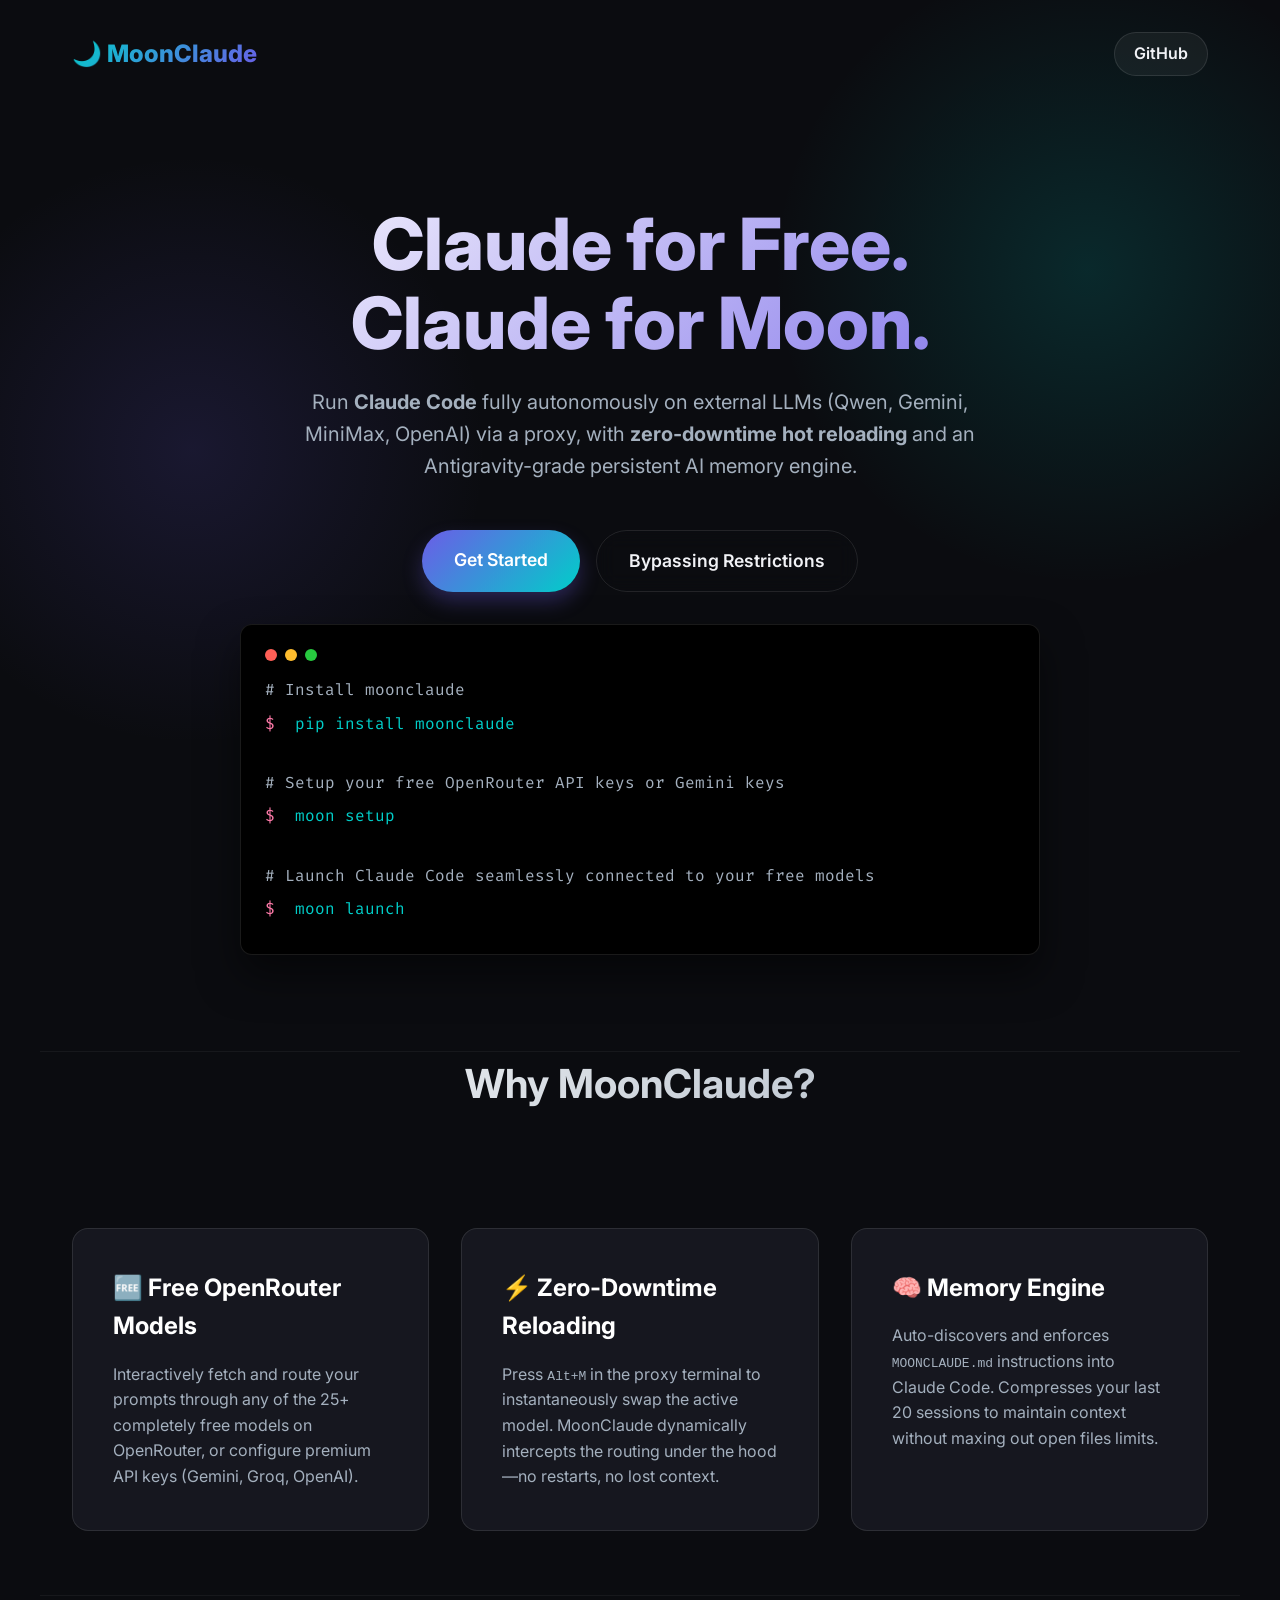
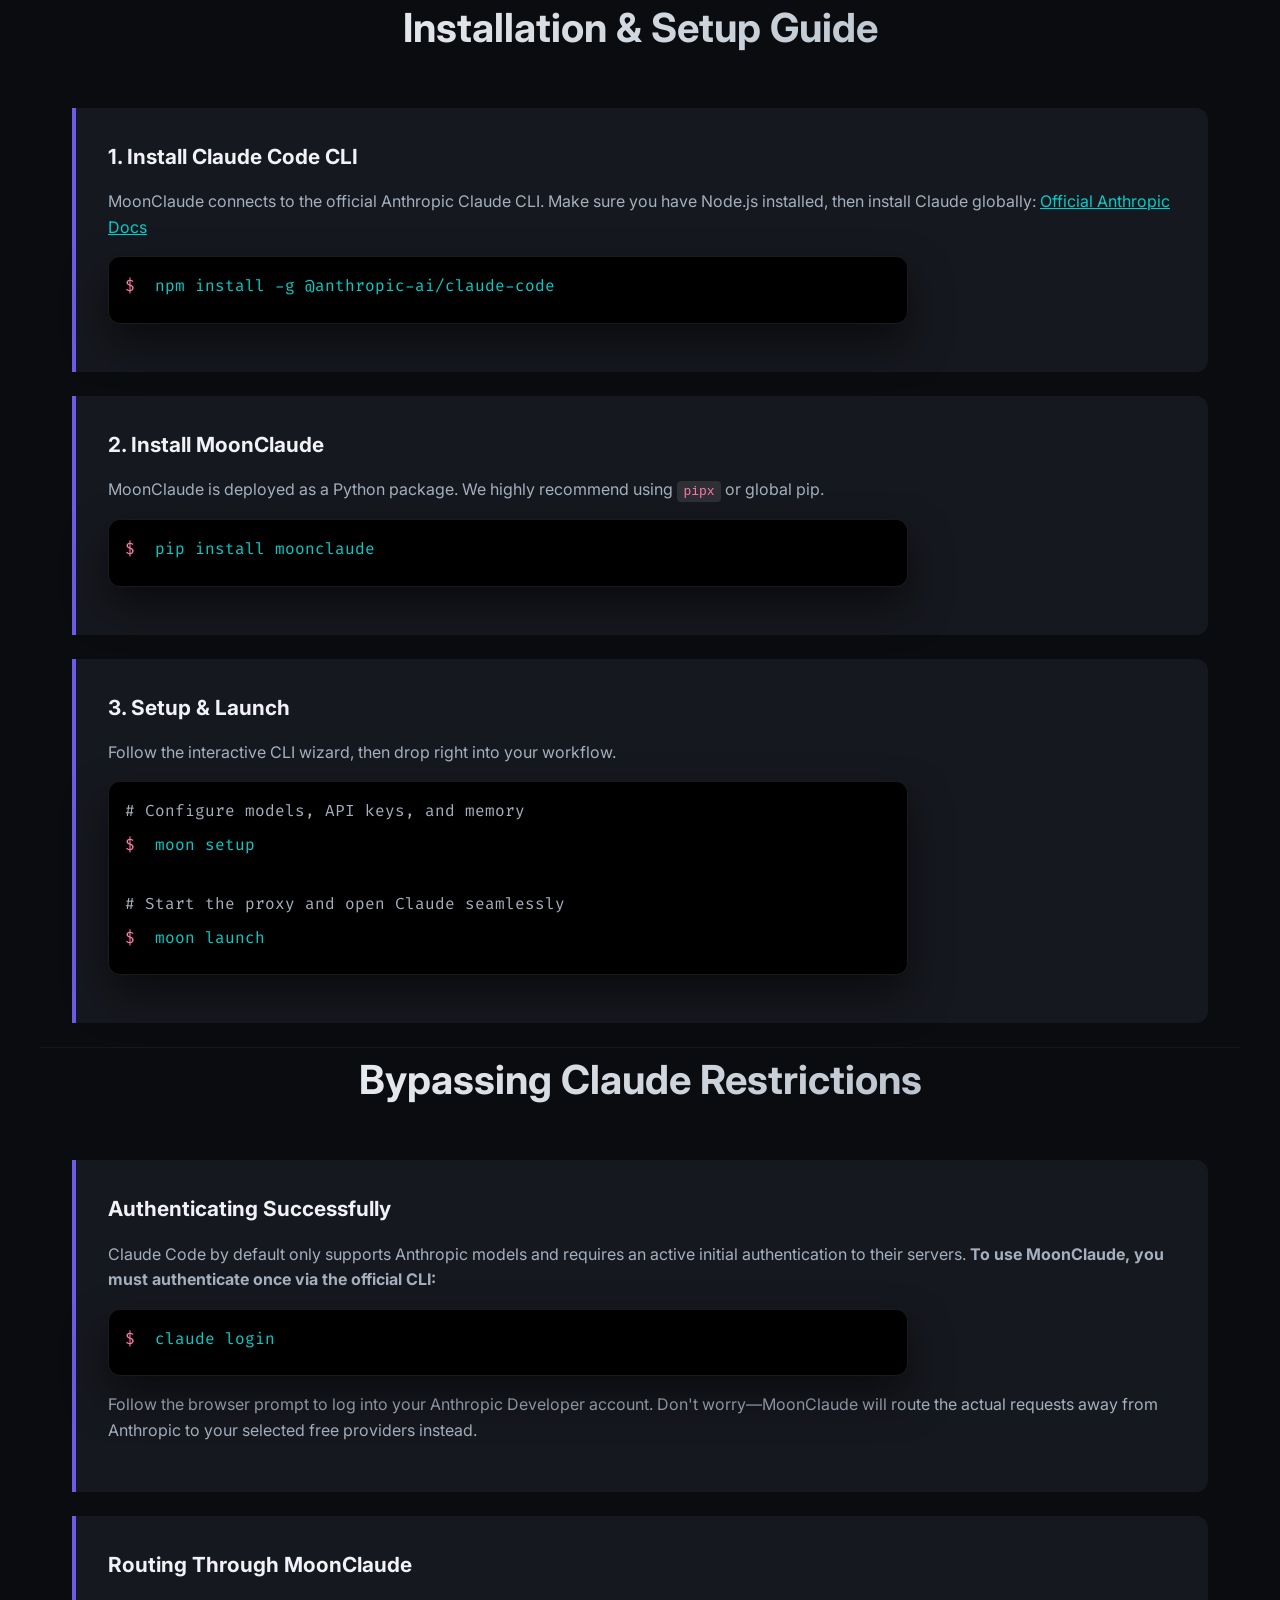
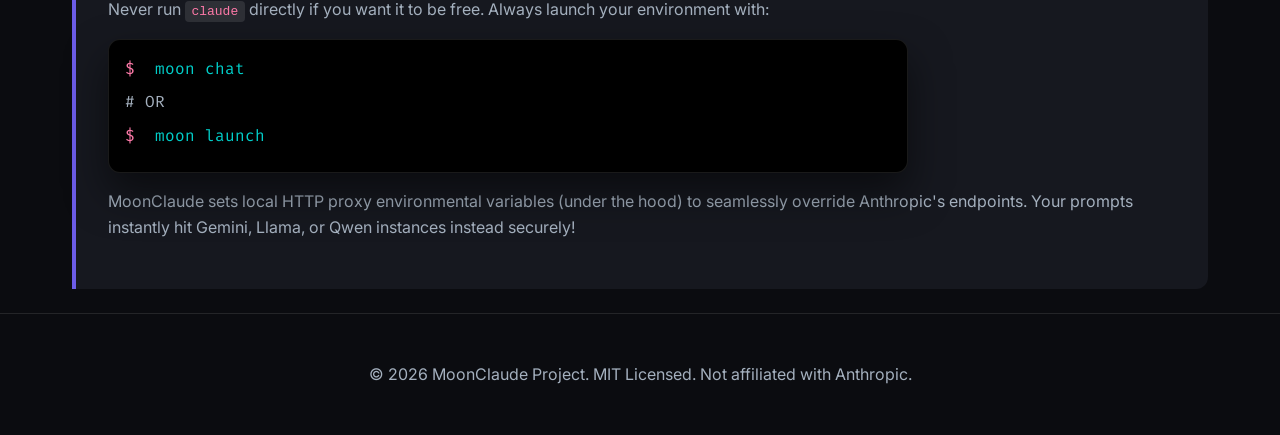
==== docs/index.html @ a02a4fff "docs: add SEO-optimized landing page and document authentication bypass via moonclaude" ====
<!DOCTYPE html>
<html lang="en">
<head>
  <meta charset="UTF-8">
  <meta name="viewport" content="width=device-width, initial-scale=1.0">
  
  <!-- SEO Optimization -->
  <title>MoonClaude - Free Models & Autonomous Proxy for Claude Code</title>
  <meta name="description" content="MoonClaude is a zero-downtime hot-reloading proxy that allows you to run Anthropic's Claude Code fully autonomously using free or custom external LLMs.">
  <meta name="keywords" content="moonclaude, claude for moon, claude for free, claude code alternative, openrouter claude code, claude code free models">
  
  <link rel="stylesheet" href="style.css">
</head>
<body>

  <!-- Navigation -->
  <div class="container">
    <nav>
      <div class="logo">🌙 MoonClaude</div>
      <a href="https://github.com/sunil-7777/moonclaude" class="github-link">GitHub</a>
    </nav>
  </div>

  <!-- Hero Section -->
  <header class="hero container">
    <h1>Claude for Free.<br>Claude for Moon.</h1>
    <p>Run <strong>Claude Code</strong> fully autonomously on external LLMs (Qwen, Gemini, MiniMax, OpenAI) via a proxy, with <strong>zero-downtime hot reloading</strong> and an Antigravity-grade persistent AI memory engine.</p>
    
    <div class="btn-group">
      <a href="#quick-start" class="btn btn-primary">Get Started</a>
      <a href="#bypass-guide" class="btn btn-outline">Bypassing Restrictions</a>
    </div>

    <!-- Terminal Demo -->
    <div class="terminal">
      <div class="terminal-header">
        <div class="dot red"></div>
        <div class="dot yellow"></div>
        <div class="dot green"></div>
      </div>
      <span class="code-line"><span class="code-comment"># Install moonclaude</span></span>
      <span class="code-line"><span class="prompt">$</span><span class="command"> pip install moonclaude</span></span>
      <br>
      <span class="code-line"><span class="code-comment"># Setup your free OpenRouter API keys or Gemini keys</span></span>
      <span class="code-line"><span class="prompt">$</span><span class="command"> moon setup</span></span>
      <br>
      <span class="code-line"><span class="code-comment"># Launch Claude Code seamlessly connected to your free models</span></span>
      <span class="code-line"><span class="prompt">$</span><span class="command"> moon launch</span></span>
    </div>
  </header>

  <!-- Features -->
  <section class="container" id="features">
    <h2 class="section-title">Why MoonClaude?</h2>
    <div class="features">
      <div class="card">
        <h3>🆓 Free OpenRouter Models</h3>
        <p>Interactively fetch and route your prompts through any of the 25+ completely free models on OpenRouter, or configure premium API keys (Gemini, Groq, OpenAI).</p>
      </div>
      <div class="card">
        <h3>⚡ Zero-Downtime Reloading</h3>
        <p>Press <code>Alt+M</code> in the proxy terminal to instantaneously swap the active model. MoonClaude dynamically intercepts the routing under the hood—no restarts, no lost context.</p>
      </div>
      <div class="card">
        <h3>🧠 Memory Engine</h3>
        <p>Auto-discovers and enforces <code>MOONCLAUDE.md</code> instructions into Claude Code. Compresses your last 20 sessions to maintain context without maxing out open files limits.</p>
      </div>
    </div>
  </section>

  <!-- Installation Guide -->
  <section class="container" id="quick-start">
    <h2 class="section-title">Installation & Setup Guide</h2>
    
    <div class="guide-step">
      <h4>1. Install Claude Code CLI</h4>
      <p>MoonClaude connects to the official Anthropic Claude CLI. Make sure you have Node.js installed, then install Claude globally: <a href="https://docs.anthropic.com/en/docs/agents-and-tools/claude-code/overview" style="color:var(--secondary)">Official Anthropic Docs</a></p>
      <div class="terminal" style="margin:1rem 0; padding:1rem;">
        <span class="code-line"><span class="prompt">$</span><span class="command"> npm install -g @anthropic-ai/claude-code</span></span>
      </div>
    </div>

    <div class="guide-step">
      <h4>2. Install MoonClaude</h4>
      <p>MoonClaude is deployed as a Python package. We highly recommend using <code>pipx</code> or global pip.</p>
      <div class="terminal" style="margin:1rem 0; padding:1rem;">
        <span class="code-line"><span class="prompt">$</span><span class="command"> pip install moonclaude</span></span>
      </div>
    </div>

    <div class="guide-step">
      <h4>3. Setup & Launch</h4>
      <p>Follow the interactive CLI wizard, then drop right into your workflow.</p>
      <div class="terminal" style="margin:1rem 0; padding:1rem;">
        <span class="code-line"><span class="code-comment"># Configure models, API keys, and memory</span></span>
        <span class="code-line"><span class="prompt">$</span><span class="command"> moon setup</span></span>
        <br>
        <span class="code-line"><span class="code-comment"># Start the proxy and open Claude seamlessly</span></span>
        <span class="code-line"><span class="prompt">$</span><span class="command"> moon launch</span></span>
      </div>
    </div>
  </section>

  <!-- Subverting Restrictions Guide -->
  <section class="container" id="bypass-guide">
    <h2 class="section-title">Bypassing Claude Restrictions</h2>
    
    <div class="guide-step">
      <h4>Authenticating Successfully</h4>
      <p>Claude Code by default only supports Anthropic models and requires an active initial authentication to their servers. <strong>To use MoonClaude, you must authenticate once via the official CLI:</strong></p>
      <div class="terminal" style="margin:1rem 0; padding:1rem;">
        <span class="code-line"><span class="prompt">$</span><span class="command"> claude login</span></span>
      </div>
      <p>Follow the browser prompt to log into your Anthropic Developer account. Don't worry—MoonClaude will route the actual requests away from Anthropic to your selected free providers instead.</p>
    </div>

    <div class="guide-step">
      <h4>Routing Through MoonClaude</h4>
      <p>Never run <code>claude</code> directly if you want it to be free. Always launch your environment with:</p>
      <div class="terminal" style="margin:1rem 0; padding:1rem;">
        <span class="code-line"><span class="prompt">$</span><span class="command"> moon chat</span></span>
        <span class="code-line"><span class="code-comment"># OR</span></span>
        <span class="code-line"><span class="prompt">$</span><span class="command"> moon launch</span></span>
      </div>
      <p>MoonClaude sets local HTTP proxy environmental variables (under the hood) to seamlessly override Anthropic's endpoints. Your prompts instantly hit Gemini, Llama, or Qwen instances instead securely!</p>
    </div>
  </section>

  <!-- Footer -->
  <footer>
    <div class="container">
      <p>© 2026 MoonClaude Project. MIT Licensed. Not affiliated with Anthropic.</p>
    </div>
  </footer>

</body>
</html>
---- docs/style.css ----
@import url('https://fonts.googleapis.com/css2?family=Inter:wght@300;400;600;800&display=swap');
@import url('https://fonts.googleapis.com/css2?family=Fira+Code:wght@400;500&display=swap');

:root {
  --bg-color: #0b0c10;
  --surface-color: rgba(31, 33, 42, 0.6);
  --primary: #6c5ce7;
  --secondary: #00cec9;
  --accent: #fd79a8;
  --text-main: #f1f2f6;
  --text-muted: #a4b0be;
  --border: rgba(255, 255, 255, 0.1);
}

* {
  box-sizing: border-box;
  margin: 0;
  padding: 0;
}

body {
  font-family: 'Inter', sans-serif;
  background-color: var(--bg-color);
  color: var(--text-main);
  line-height: 1.6;
  overflow-x: hidden;
  background-image: 
    radial-gradient(circle at 15% 50%, rgba(108, 92, 231, 0.15), transparent 25%),
    radial-gradient(circle at 85% 30%, rgba(0, 206, 201, 0.15), transparent 25%);
  background-attachment: fixed;
}

.container {
  max-width: 1200px;
  margin: 0 auto;
  padding: 0 2rem;
}

/* Nav */
nav {
  padding: 2rem 0;
  display: flex;
  justify-content: space-between;
  align-items: center;
}
.logo {
  font-size: 1.5rem;
  font-weight: 800;
  background: linear-gradient(135deg, var(--secondary), var(--primary));
  -webkit-background-clip: text;
  -webkit-text-fill-color: transparent;
  display: flex;
  align-items: center;
  gap: 0.5rem;
}
.github-link {
  color: var(--text-main);
  text-decoration: none;
  font-weight: 600;
  padding: 0.5rem 1.2rem;
  border-radius: 2rem;
  background: rgba(255,255,255,0.05);
  border: 1px solid var(--border);
  transition: all 0.3s ease;
}
.github-link:hover {
  background: rgba(255,255,255,0.1);
  transform: translateY(-2px);
}

/* Hero */
.hero {
  text-align: center;
  padding: 6rem 0 4rem;
  position: relative;
}
.hero h1 {
  font-size: 4.5rem;
  font-weight: 800;
  margin-bottom: 1.5rem;
  line-height: 1.1;
  background: linear-gradient(135deg, #fff 10%, var(--primary) 100%);
  -webkit-background-clip: text;
  -webkit-text-fill-color: transparent;
}
.hero p {
  font-size: 1.25rem;
  color: var(--text-muted);
  max-width: 700px;
  margin: 0 auto 3rem;
}

/* Custom Buttons */
.btn-group {
  display: flex;
  gap: 1rem;
  justify-content: center;
}
.btn {
  padding: 1rem 2rem;
  border-radius: 3rem;
  font-weight: 600;
  text-decoration: none;
  font-size: 1.1rem;
  transition: all 0.3s ease;
  cursor: pointer;
  border: none;
}
.btn-primary {
  background: linear-gradient(135deg, var(--primary), var(--secondary));
  color: #fff;
  box-shadow: 0 10px 20px rgba(108, 92, 231, 0.3);
}
.btn-primary:hover {
  transform: translateY(-3px);
  box-shadow: 0 15px 25px rgba(108, 92, 231, 0.4);
}
.btn-outline {
  background: transparent;
  color: var(--text-main);
  border: 1px solid var(--border);
  backdrop-filter: blur(10px);
}
.btn-outline:hover {
  background: rgba(255,255,255,0.05);
  transform: translateY(-3px);
}

/* Terminal / Code Block */
.terminal {
  background: #000;
  border-radius: 12px;
  border: 1px solid var(--border);
  padding: 1.5rem;
  font-family: 'Fira Code', monospace;
  text-align: left;
  margin: 2rem auto;
  max-width: 800px;
  box-shadow: 0 20px 40px rgba(0,0,0,0.5);
  position: relative;
  overflow: hidden;
}
.terminal-header {
  display: flex;
  gap: 8px;
  margin-bottom: 1rem;
}
.dot {
  width: 12px;
  height: 12px;
  border-radius: 50%;
}
.dot.red { background: #ff5f56; }
.dot.yellow { background: #ffbd2e; }
.dot.green { background: #27c93f; }

.code-line {
  display: block;
  color: var(--text-main);
  margin-bottom: 0.5rem;
}
.code-comment {
  color: var(--text-muted);
}
.prompt {
  color: var(--accent);
  margin-right: 10px;
}
.command {
  color: var(--secondary);
}

/* Glassmorphism Cards */
.features {
  display: grid;
  grid-template-columns: repeat(auto-fit, minmax(300px, 1fr));
  gap: 2rem;
  padding: 4rem 0;
}
.card {
  background: var(--surface-color);
  backdrop-filter: blur(12px);
  -webkit-backdrop-filter: blur(12px);
  border: 1px solid var(--border);
  border-radius: 16px;
  padding: 2.5rem;
  transition: transform 0.3s ease, border-color 0.3s ease;
}
.card:hover {
  transform: translateY(-5px);
  border-color: var(--primary);
}
.card h3 {
  font-size: 1.5rem;
  margin-bottom: 1rem;
  color: #fff;
}
.card p {
  color: var(--text-muted);
}

/* Sections */
section {
  padding: 4rem 0;
  border-top: 1px solid rgba(255,255,255,0.05);
}
.section-title {
  text-align: center;
  font-size: 2.5rem;
  margin-bottom: 3rem;
  background: linear-gradient(135deg, #fff, var(--text-muted));
  -webkit-background-clip: text;
  -webkit-text-fill-color: transparent;
}

.guide-step {
  background: var(--surface-color);
  border-left: 4px solid var(--primary);
  padding: 2rem;
  margin-bottom: 1.5rem;
  border-radius: 0 12px 12px 0;
}
.guide-step h4 {
  font-size: 1.3rem;
  margin-bottom: 1rem;
  color: var(--text-main);
}
.guide-step p {
  color: var(--text-muted);
  margin-bottom: 1rem;
}
.guide-step code {
  color: var(--accent);
  background: rgba(255,255,255,0.1);
  padding: 0.2rem 0.4rem;
  border-radius: 4px;
}

/* Footer */
footer {
  text-align: center;
  padding: 3rem 0;
  border-top: 1px solid var(--border);
  color: var(--text-muted);
}

@media (max-width: 768px) {
  .hero h1 { font-size: 3rem; }
  .btn-group { flex-direction: column; }
}
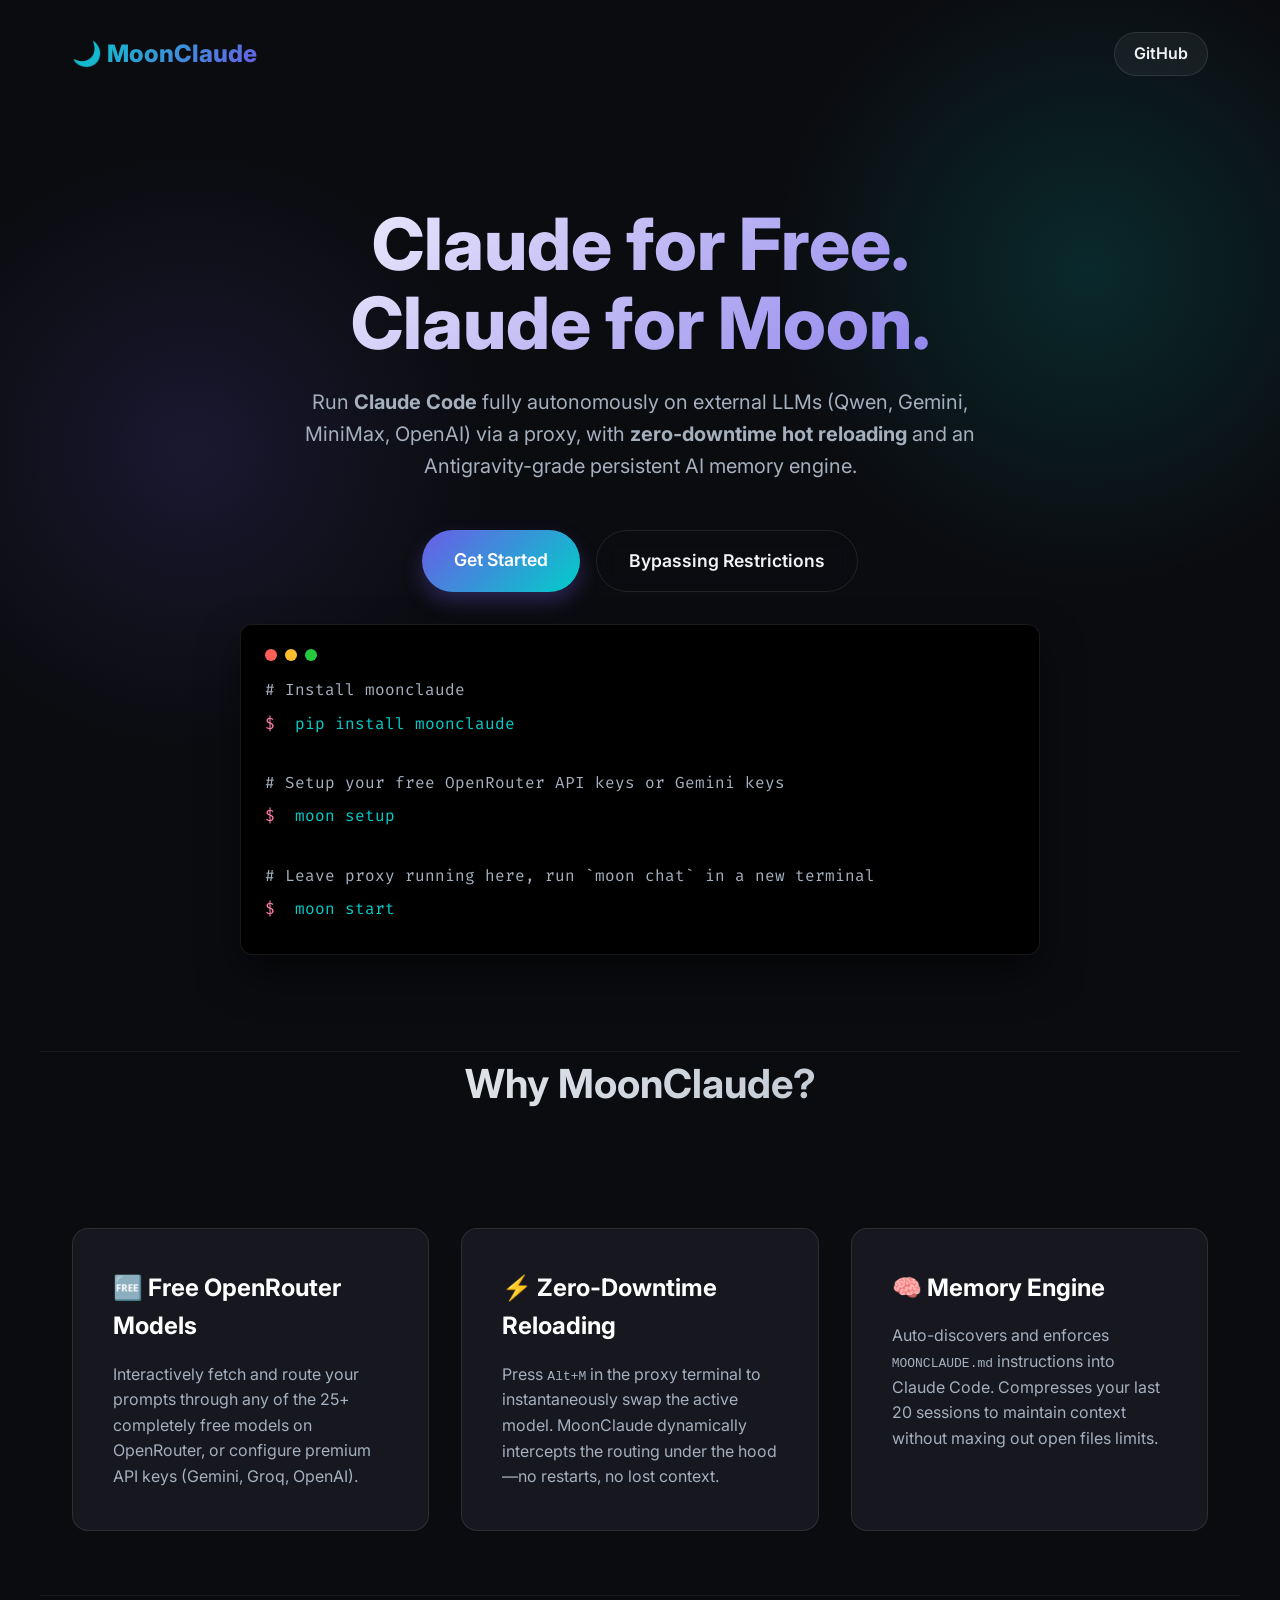
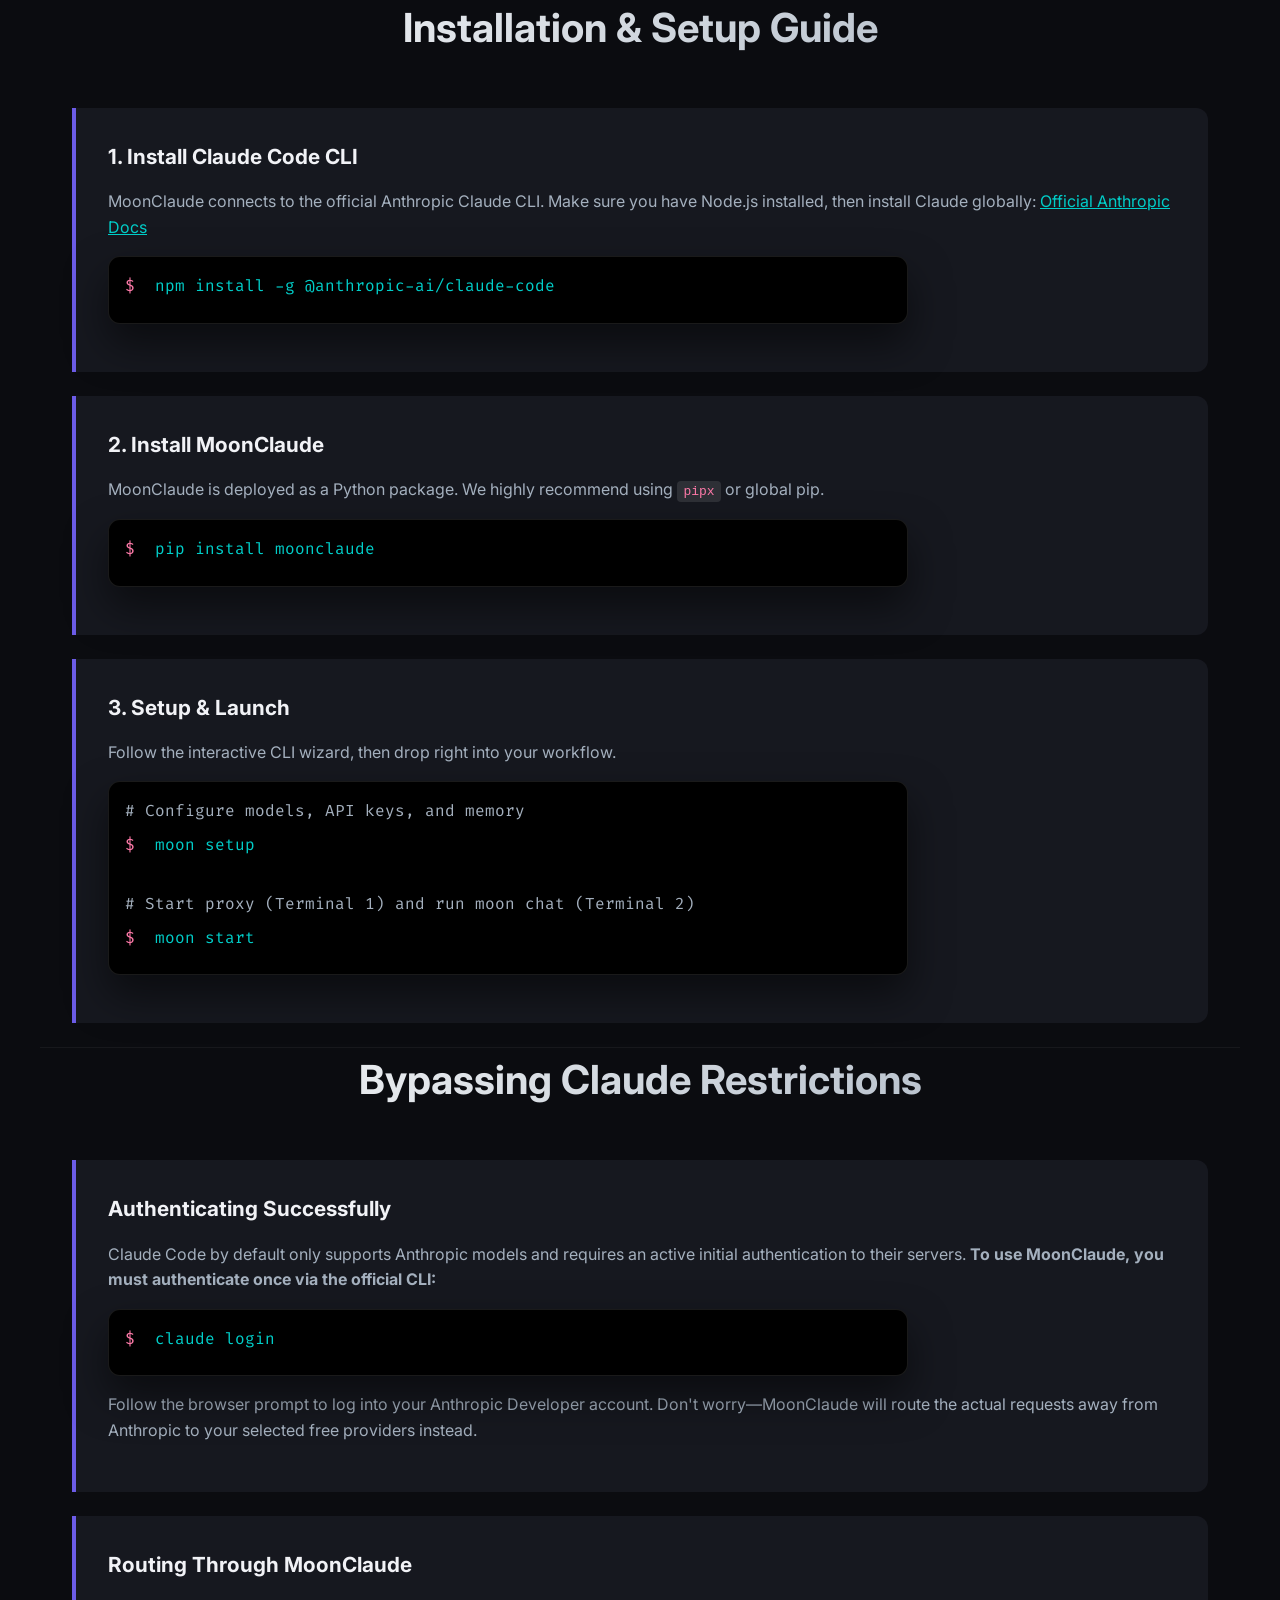
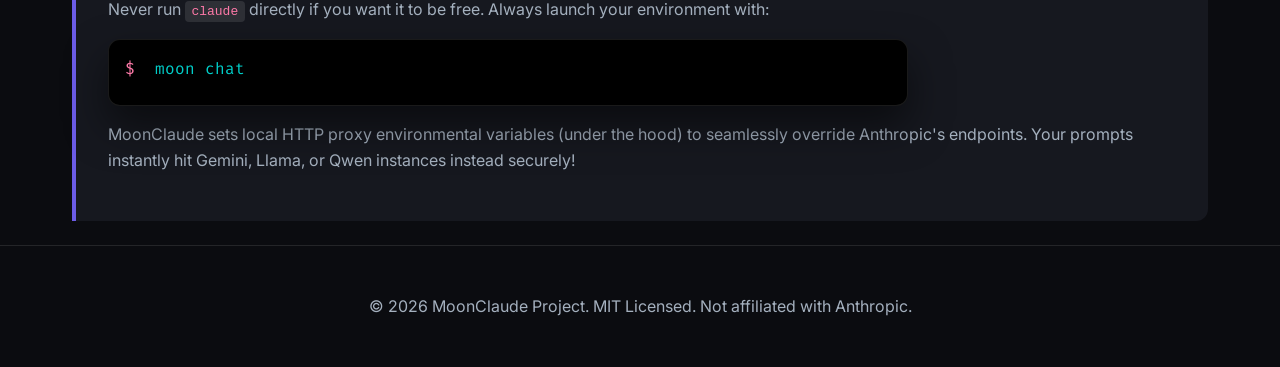
==== commit 1566f602: "docs: advise dual-terminal setup instead of moon launch" ====
--- a/docs/index.html
+++ b/docs/index.html
@@ -44,8 +44,8 @@
       <span class="code-line"><span class="code-comment"># Setup your free OpenRouter API keys or Gemini keys</span></span>
       <span class="code-line"><span class="prompt">$</span><span class="command"> moon setup</span></span>
       <br>
-      <span class="code-line"><span class="code-comment"># Launch Claude Code seamlessly connected to your free models</span></span>
-      <span class="code-line"><span class="prompt">$</span><span class="command"> moon launch</span></span>
+      <span class="code-line"><span class="code-comment"># Leave proxy running here, run `moon chat` in a new terminal</span></span>
+      <span class="code-line"><span class="prompt">$</span><span class="command"> moon start</span></span>
     </div>
   </header>
 
@@ -95,8 +95,8 @@
         <span class="code-line"><span class="code-comment"># Configure models, API keys, and memory</span></span>
         <span class="code-line"><span class="prompt">$</span><span class="command"> moon setup</span></span>
         <br>
-        <span class="code-line"><span class="code-comment"># Start the proxy and open Claude seamlessly</span></span>
-        <span class="code-line"><span class="prompt">$</span><span class="command"> moon launch</span></span>
+        <span class="code-line"><span class="code-comment"># Start proxy (Terminal 1) and run moon chat (Terminal 2)</span></span>
+        <span class="code-line"><span class="prompt">$</span><span class="command"> moon start</span></span>
       </div>
     </div>
   </section>
@@ -119,8 +119,6 @@
       <p>Never run <code>claude</code> directly if you want it to be free. Always launch your environment with:</p>
       <div class="terminal" style="margin:1rem 0; padding:1rem;">
         <span class="code-line"><span class="prompt">$</span><span class="command"> moon chat</span></span>
-        <span class="code-line"><span class="code-comment"># OR</span></span>
-        <span class="code-line"><span class="prompt">$</span><span class="command"> moon launch</span></span>
       </div>
       <p>MoonClaude sets local HTTP proxy environmental variables (under the hood) to seamlessly override Anthropic's endpoints. Your prompts instantly hit Gemini, Llama, or Qwen instances instead securely!</p>
     </div>
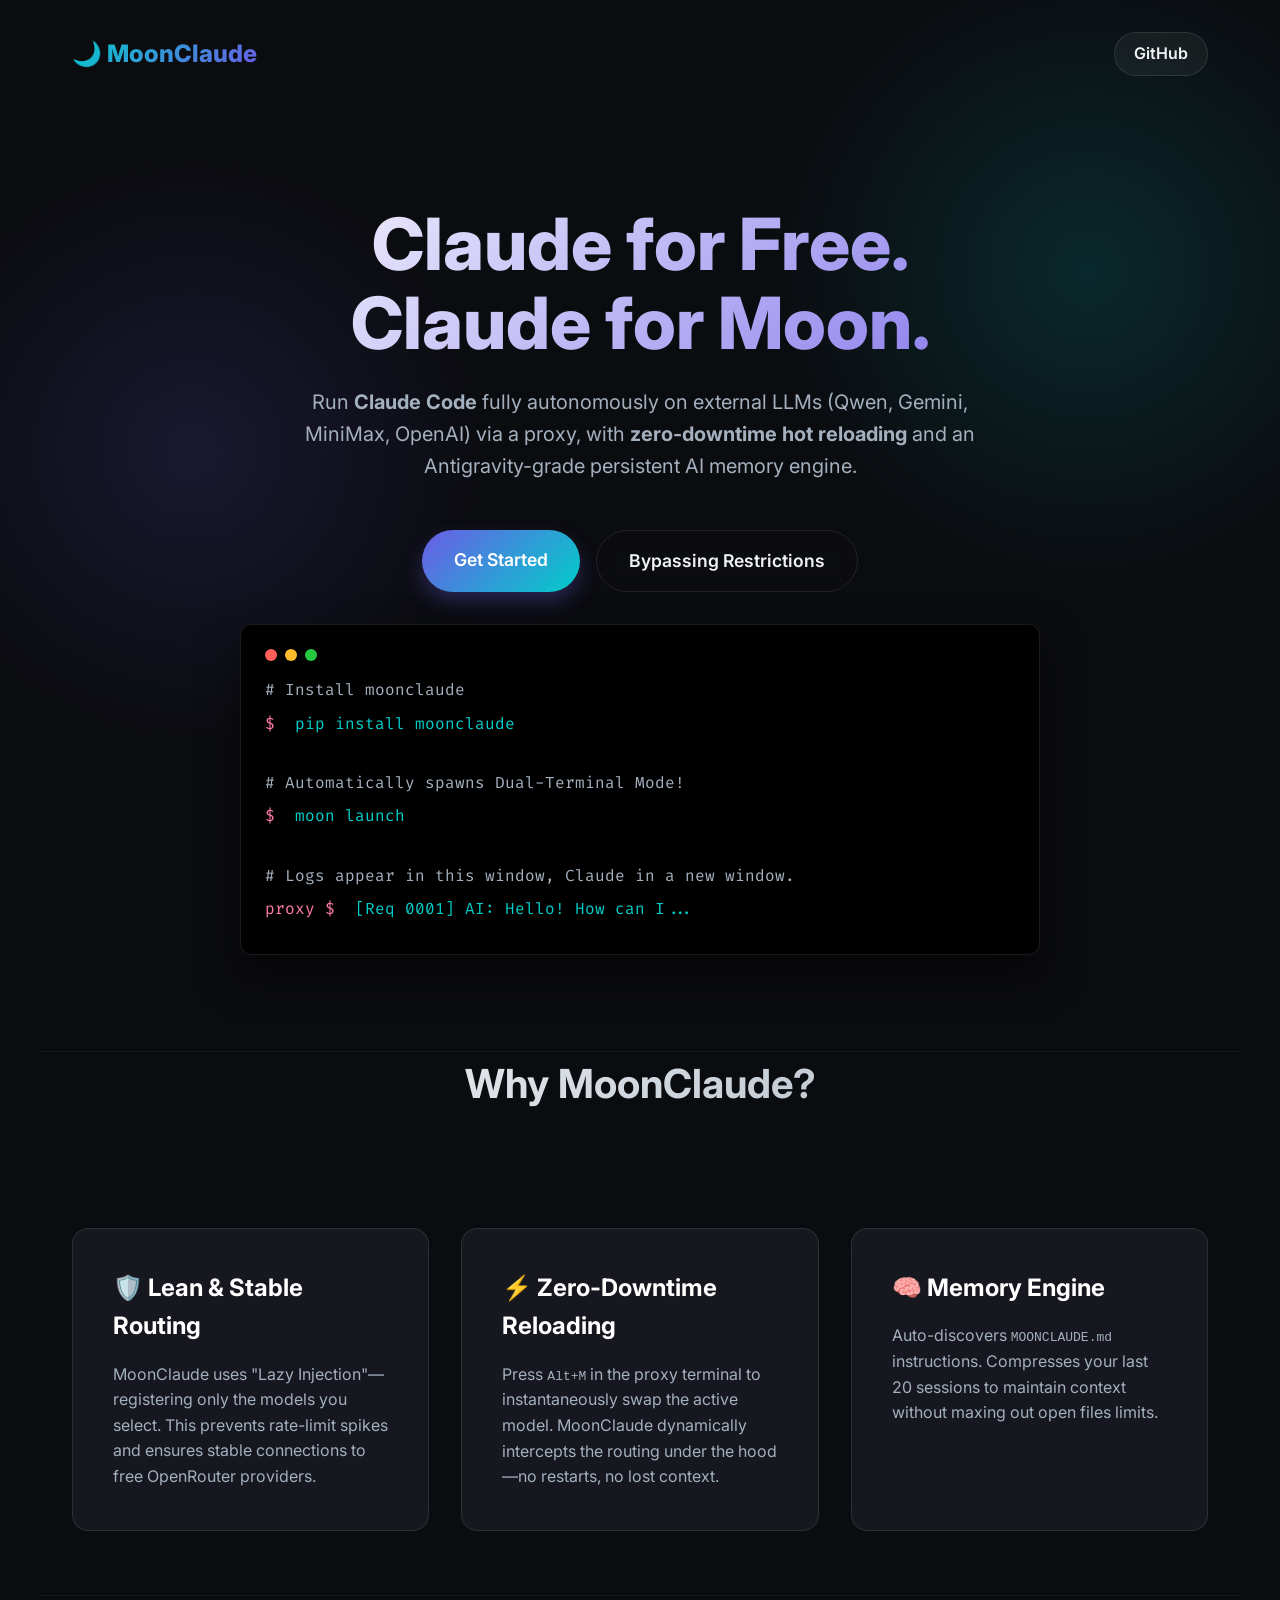
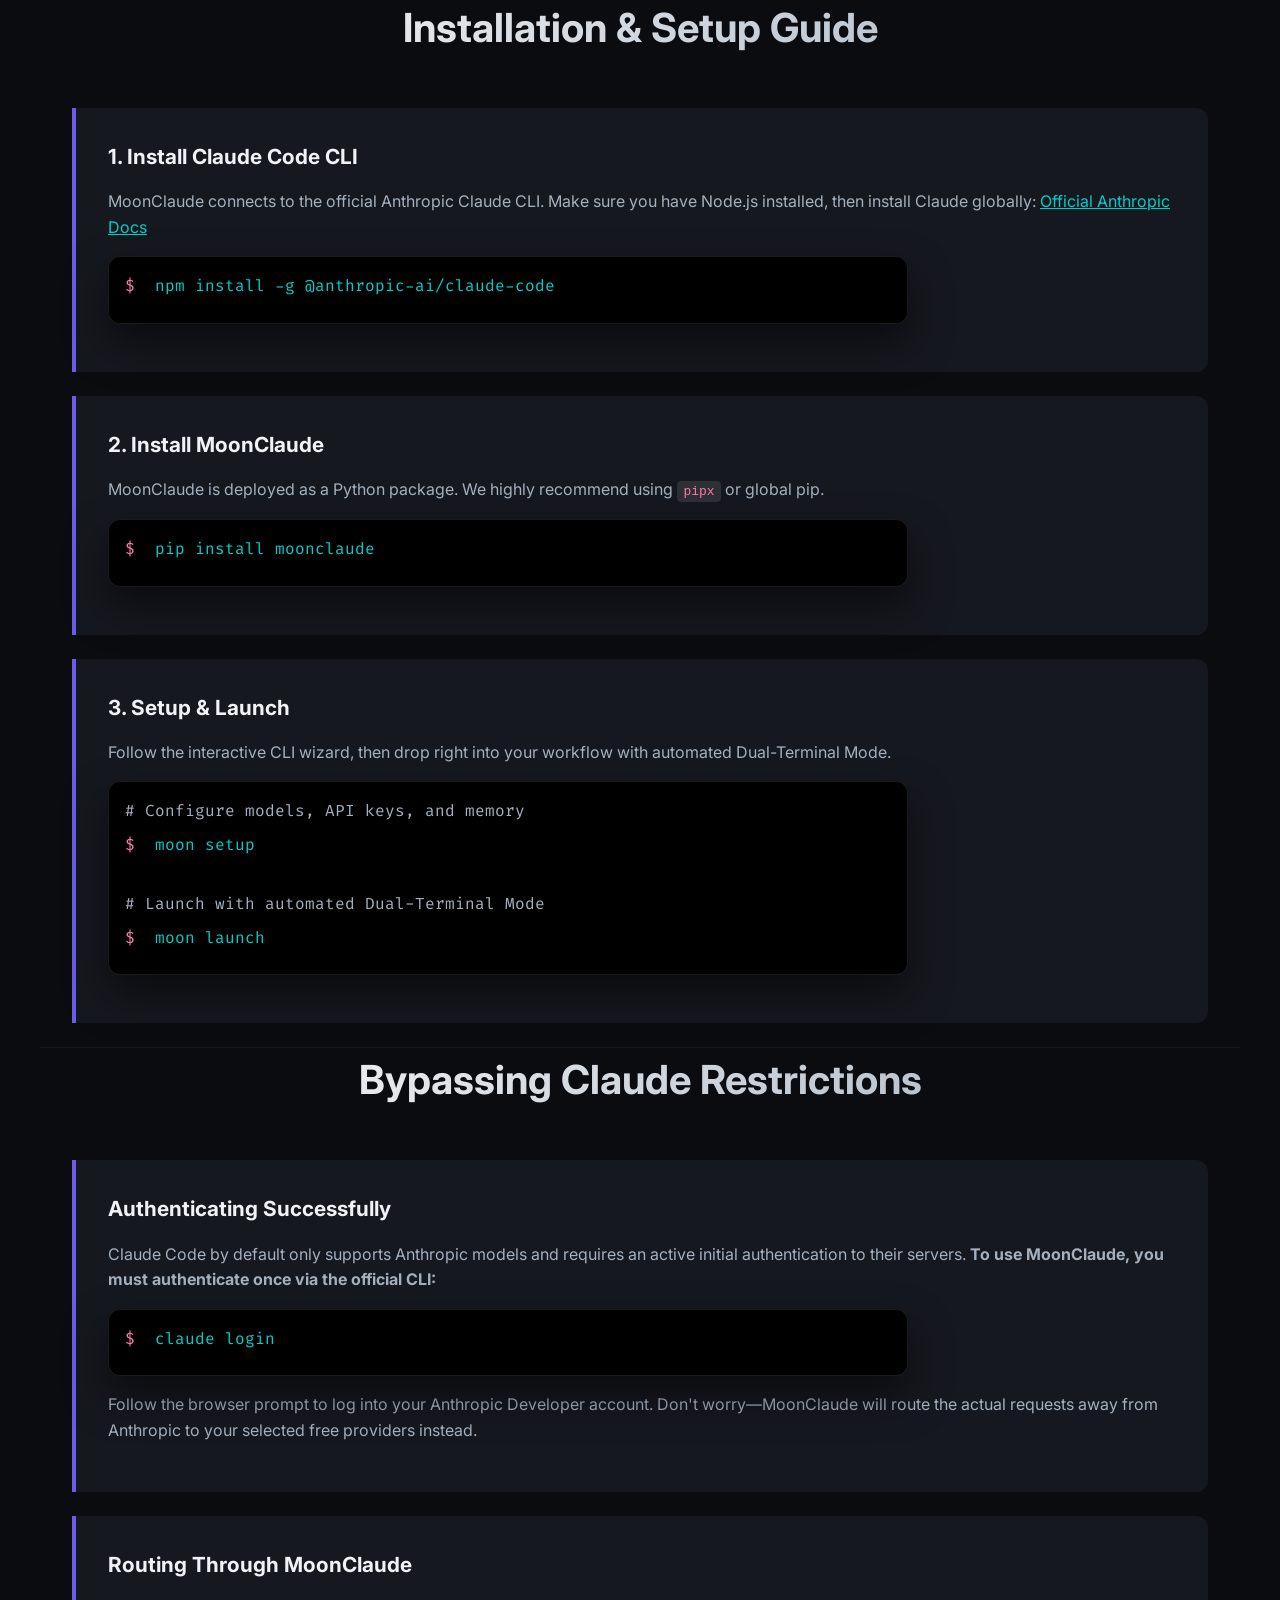
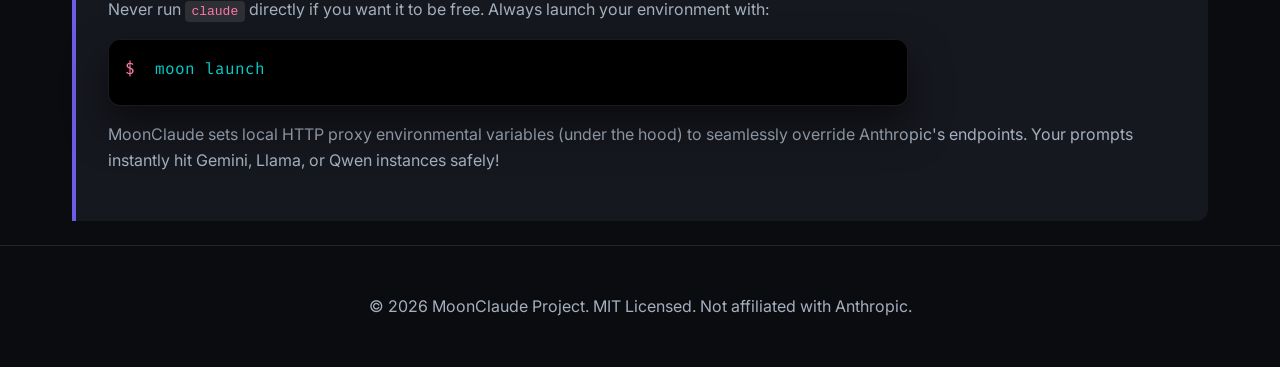
==== commit b0b58922: "chore: bump version to 2.1.4, update docs for Dual-Terminal Mode and stability fixes" ====
--- a/docs/index.html
+++ b/docs/index.html
@@ -41,11 +41,11 @@
       <span class="code-line"><span class="code-comment"># Install moonclaude</span></span>
       <span class="code-line"><span class="prompt">$</span><span class="command"> pip install moonclaude</span></span>
       <br>
-      <span class="code-line"><span class="code-comment"># Setup your free OpenRouter API keys or Gemini keys</span></span>
-      <span class="code-line"><span class="prompt">$</span><span class="command"> moon setup</span></span>
+      <span class="code-line"><span class="code-comment"># Automatically spawns Dual-Terminal Mode!</span></span>
+      <span class="code-line"><span class="prompt">$</span><span class="command"> moon launch</span></span>
       <br>
-      <span class="code-line"><span class="code-comment"># Leave proxy running here, run `moon chat` in a new terminal</span></span>
-      <span class="code-line"><span class="prompt">$</span><span class="command"> moon start</span></span>
+      <span class="code-line"><span class="code-comment"># Logs appear in this window, Claude in a new window.</span></span>
+      <span class="code-line"><span class="prompt">proxy $</span><span class="command"> [Req 0001] AI: Hello! How can I...</span></span>
     </div>
   </header>
 
@@ -54,8 +54,8 @@
     <h2 class="section-title">Why MoonClaude?</h2>
     <div class="features">
       <div class="card">
-        <h3>🆓 Free OpenRouter Models</h3>
-        <p>Interactively fetch and route your prompts through any of the 25+ completely free models on OpenRouter, or configure premium API keys (Gemini, Groq, OpenAI).</p>
+        <h3>🛡️ Lean & Stable Routing</h3>
+        <p>MoonClaude uses "Lazy Injection"—registering only the models you select. This prevents rate-limit spikes and ensures stable connections to free OpenRouter providers.</p>
       </div>
       <div class="card">
         <h3>⚡ Zero-Downtime Reloading</h3>
@@ -63,7 +63,7 @@
       </div>
       <div class="card">
         <h3>🧠 Memory Engine</h3>
-        <p>Auto-discovers and enforces <code>MOONCLAUDE.md</code> instructions into Claude Code. Compresses your last 20 sessions to maintain context without maxing out open files limits.</p>
+        <p>Auto-discovers <code>MOONCLAUDE.md</code> instructions. Compresses your last 20 sessions to maintain context without maxing out open files limits.</p>
       </div>
     </div>
   </section>
@@ -90,13 +90,13 @@
 
     <div class="guide-step">
       <h4>3. Setup & Launch</h4>
-      <p>Follow the interactive CLI wizard, then drop right into your workflow.</p>
+      <p>Follow the interactive CLI wizard, then drop right into your workflow with automated Dual-Terminal Mode.</p>
       <div class="terminal" style="margin:1rem 0; padding:1rem;">
         <span class="code-line"><span class="code-comment"># Configure models, API keys, and memory</span></span>
         <span class="code-line"><span class="prompt">$</span><span class="command"> moon setup</span></span>
         <br>
-        <span class="code-line"><span class="code-comment"># Start proxy (Terminal 1) and run moon chat (Terminal 2)</span></span>
-        <span class="code-line"><span class="prompt">$</span><span class="command"> moon start</span></span>
+        <span class="code-line"><span class="code-comment"># Launch with automated Dual-Terminal Mode</span></span>
+        <span class="code-line"><span class="prompt">$</span><span class="command"> moon launch</span></span>
       </div>
     </div>
   </section>
@@ -118,9 +118,9 @@
       <h4>Routing Through MoonClaude</h4>
       <p>Never run <code>claude</code> directly if you want it to be free. Always launch your environment with:</p>
       <div class="terminal" style="margin:1rem 0; padding:1rem;">
-        <span class="code-line"><span class="prompt">$</span><span class="command"> moon chat</span></span>
+        <span class="code-line"><span class="prompt">$</span><span class="command"> moon launch</span></span>
       </div>
-      <p>MoonClaude sets local HTTP proxy environmental variables (under the hood) to seamlessly override Anthropic's endpoints. Your prompts instantly hit Gemini, Llama, or Qwen instances instead securely!</p>
+      <p>MoonClaude sets local HTTP proxy environmental variables (under the hood) to seamlessly override Anthropic's endpoints. Your prompts instantly hit Gemini, Llama, or Qwen instances safely!</p>
     </div>
   </section>
 
